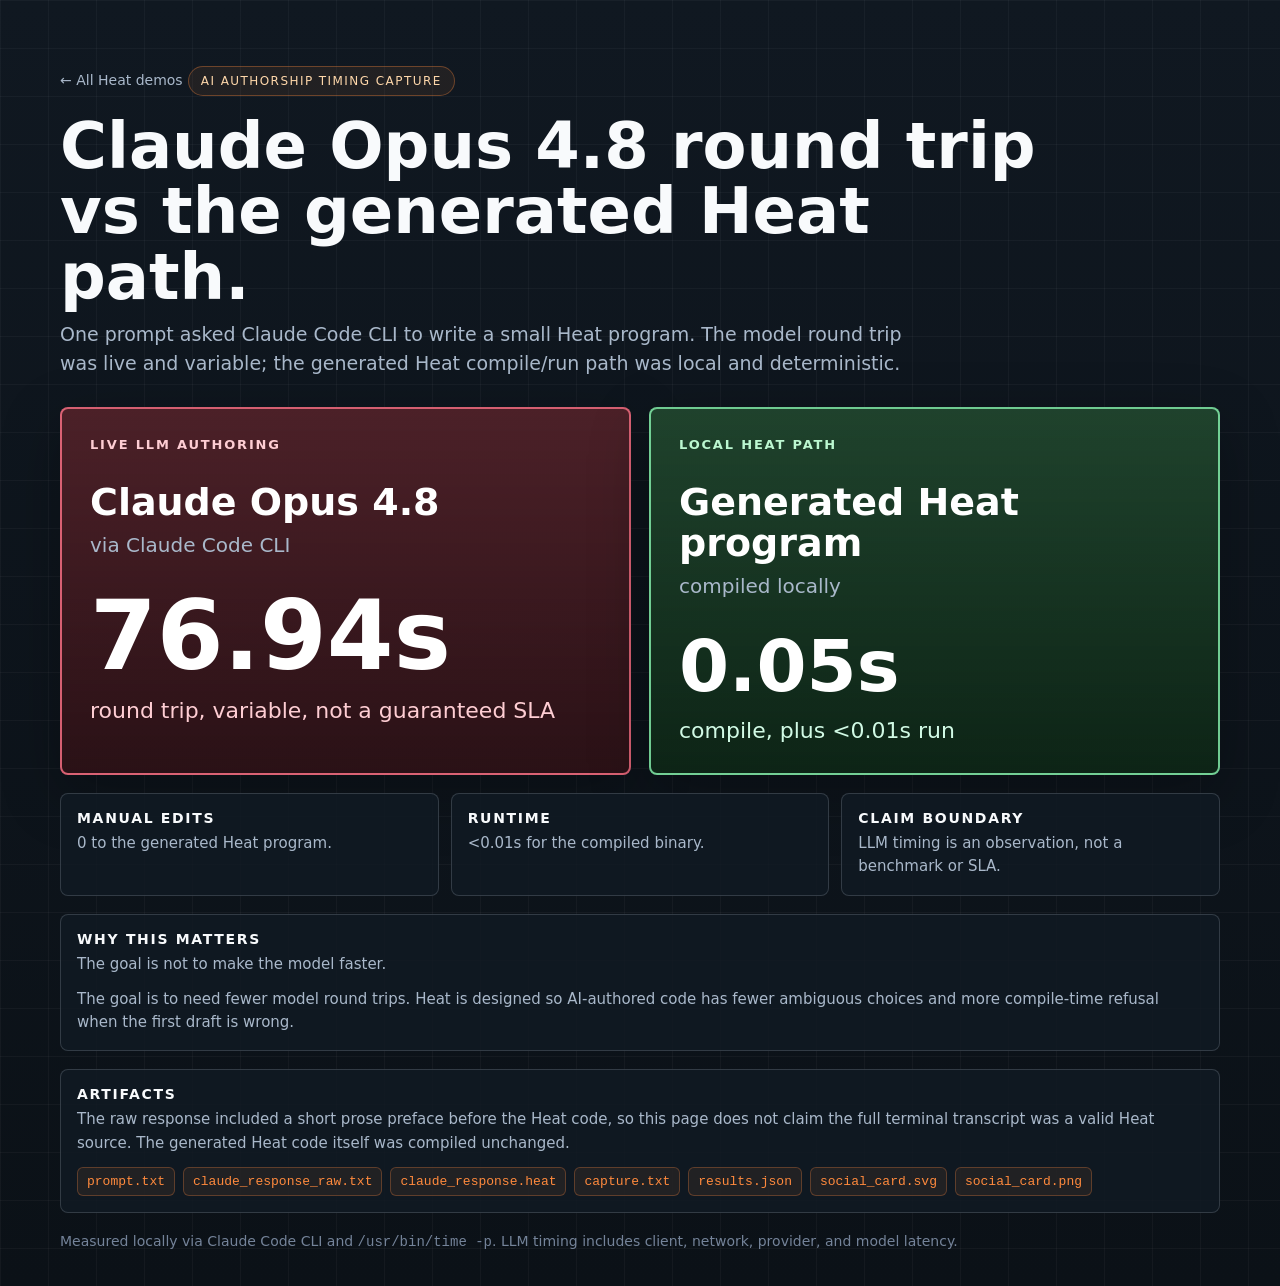
==== docs/examples/demos/llm_roundtrip_timing/index.html @ 24507fd9 "Update Heat public release for v0.8.8" ====
<!doctype html>
<html lang="en">
<head>
  <meta charset="utf-8">
  <meta name="viewport" content="width=device-width, initial-scale=1">
  <title>Heat LLM Roundtrip Timing</title>
  <style>
    :root {
      --bg: #0b1117;
      --panel: #111a24;
      --text: #f8fafc;
      --muted: #a9b8ca;
      --dim: #748399;
      --line: rgba(226, 238, 255, .16);
      --red: #fb7185;
      --red-bg: #2a1116;
      --green: #86efac;
      --green-bg: #0d2416;
      --heat: #ff8a3d;
    }
    * { box-sizing: border-box; }
    html, body { margin: 0; }
    body {
      min-height: 100vh;
      background:
        linear-gradient(rgba(255,255,255,.035) 1px, transparent 1px),
        linear-gradient(90deg, rgba(255,255,255,.035) 1px, transparent 1px),
        linear-gradient(180deg, #101821, var(--bg));
      background-size: 48px 48px, 48px 48px, auto;
      color: var(--text);
      font-family: ui-sans-serif, system-ui, -apple-system, "Segoe UI", sans-serif;
      padding: 34px;
    }
    main { max-width: 1160px; margin: 0 auto; }
    a { color: var(--heat); text-decoration: none; }
    .back { color: var(--muted); font-size: 14px; }
    .eyebrow {
      display: inline-flex;
      margin-top: 32px;
      color: #fed7aa;
      border: 1px solid rgba(255,138,61,.34);
      border-radius: 999px;
      padding: 7px 12px;
      font-size: 12px;
      letter-spacing: .12em;
      text-transform: uppercase;
      background: rgba(255,138,61,.08);
    }
    h1 {
      margin: 18px 0 10px;
      max-width: 980px;
      font-size: clamp(34px, 5vw, 64px);
      line-height: 1.02;
      letter-spacing: 0;
    }
    .lede {
      max-width: 880px;
      color: var(--muted);
      font-size: 19px;
      line-height: 1.55;
      margin: 0 0 26px;
    }
    .compare {
      display: grid;
      grid-template-columns: 1fr 1fr;
      gap: 18px;
      margin: 28px 0 18px;
    }
    .side {
      min-height: 355px;
      border-radius: 8px;
      padding: 28px;
      border: 2px solid var(--line);
      box-shadow: 0 18px 60px rgba(0,0,0,.28);
    }
    .side.red {
      background: linear-gradient(180deg, rgba(251,113,133,.16), rgba(42,17,22,.92)), var(--red-bg);
      border-color: rgba(251,113,133,.82);
    }
    .side.green {
      background: linear-gradient(180deg, rgba(134,239,172,.15), rgba(13,36,22,.92)), var(--green-bg);
      border-color: rgba(134,239,172,.82);
    }
    .label {
      margin: 0 0 30px;
      font-size: 13px;
      font-weight: 800;
      letter-spacing: .14em;
      text-transform: uppercase;
    }
    .red .label { color: #fecdd3; }
    .green .label { color: #bbf7d0; }
    .name {
      margin: 0;
      color: #fff;
      font-size: clamp(25px, 3vw, 38px);
      line-height: 1.08;
      font-weight: 850;
    }
    .sub {
      margin: 10px 0 36px;
      color: var(--muted);
      font-size: 20px;
    }
    .number {
      margin: 0;
      color: #fff;
      font-size: clamp(64px, 8vw, 96px);
      line-height: .9;
      font-weight: 900;
    }
    .number.small { font-size: clamp(48px, 6vw, 72px); }
    .caption {
      margin: 18px 0 0;
      font-size: 22px;
      line-height: 1.3;
    }
    .red .caption { color: #fecdd3; }
    .green .caption { color: #d1fae5; }
    .facts {
      display: grid;
      grid-template-columns: repeat(3, 1fr);
      gap: 12px;
      margin-top: 18px;
    }
    .fact, .panel {
      border: 1px solid var(--line);
      border-radius: 8px;
      background: rgba(17,26,36,.86);
      padding: 16px;
    }
    .fact b, .panel h2 {
      display: block;
      color: var(--text);
      margin: 0 0 6px;
      font-size: 14px;
      letter-spacing: .12em;
      text-transform: uppercase;
    }
    .fact span, .panel p, .panel li {
      color: var(--muted);
      line-height: 1.55;
      font-size: 15px;
    }
    .panel { margin-top: 18px; }
    .panel p { margin: 0 0 12px; }
    .panel p:last-child { margin-bottom: 0; }
    .files {
      display: flex;
      flex-wrap: wrap;
      gap: 8px;
      margin-top: 12px;
    }
    .files a {
      border: 1px solid rgba(255,138,61,.28);
      border-radius: 6px;
      padding: 6px 9px;
      background: rgba(255,138,61,.08);
      font-family: ui-monospace, SFMono-Regular, Menlo, Consolas, monospace;
      font-size: 13px;
    }
    .foot {
      color: var(--dim);
      margin: 18px 0 0;
      font-size: 14px;
      line-height: 1.5;
    }
    @media (max-width: 820px) {
      body { padding: 22px; }
      .compare, .facts { grid-template-columns: 1fr; }
      .side { min-height: auto; }
    }
  </style>
</head>
<body>
  <main>
    <a class="back" href="../../../heat_demos.html">&larr; All Heat demos</a>
    <div class="eyebrow">AI authorship timing capture</div>
    <h1>Claude Opus 4.8 round trip vs the generated Heat path.</h1>
    <p class="lede">
      One prompt asked Claude Code CLI to write a small Heat program. The model
      round trip was live and variable; the generated Heat compile/run path was
      local and deterministic.
    </p>

    <section class="compare" aria-label="Timing comparison">
      <div class="side red">
        <p class="label">Live LLM authoring</p>
        <p class="name">Claude Opus 4.8</p>
        <p class="sub">via Claude Code CLI</p>
        <p class="number">76.94s</p>
        <p class="caption">round trip, variable, not a guaranteed SLA</p>
      </div>
      <div class="side green">
        <p class="label">Local Heat path</p>
        <p class="name">Generated Heat program</p>
        <p class="sub">compiled locally</p>
        <p class="number small">0.05s</p>
        <p class="caption">compile, plus &lt;0.01s run</p>
      </div>
    </section>

    <section class="facts" aria-label="Measured facts">
      <div class="fact"><b>Manual edits</b><span>0 to the generated Heat program.</span></div>
      <div class="fact"><b>Runtime</b><span>&lt;0.01s for the compiled binary.</span></div>
      <div class="fact"><b>Claim boundary</b><span>LLM timing is an observation, not a benchmark or SLA.</span></div>
    </section>

    <section class="panel">
      <h2>Why This Matters</h2>
      <p>The goal is not to make the model faster.</p>
      <p>The goal is to need fewer model round trips. Heat is designed so AI-authored code has fewer ambiguous choices and more compile-time refusal when the first draft is wrong.</p>
    </section>

    <section class="panel">
      <h2>Artifacts</h2>
      <p>The raw response included a short prose preface before the Heat code, so this page does not claim the full terminal transcript was a valid Heat source. The generated Heat code itself was compiled unchanged.</p>
      <div class="files">
        <a href="./prompt.txt">prompt.txt</a>
        <a href="./claude_response_raw.txt">claude_response_raw.txt</a>
        <a href="./claude_response.heat">claude_response.heat</a>
        <a href="./capture.txt">capture.txt</a>
        <a href="./results.json">results.json</a>
        <a href="./social_card.svg">social_card.svg</a>
        <a href="./social_card.png">social_card.png</a>
      </div>
    </section>

    <p class="foot">
      Measured locally via Claude Code CLI and <code>/usr/bin/time -p</code>.
      LLM timing includes client, network, provider, and model latency.
    </p>
  </main>
</body>
</html>
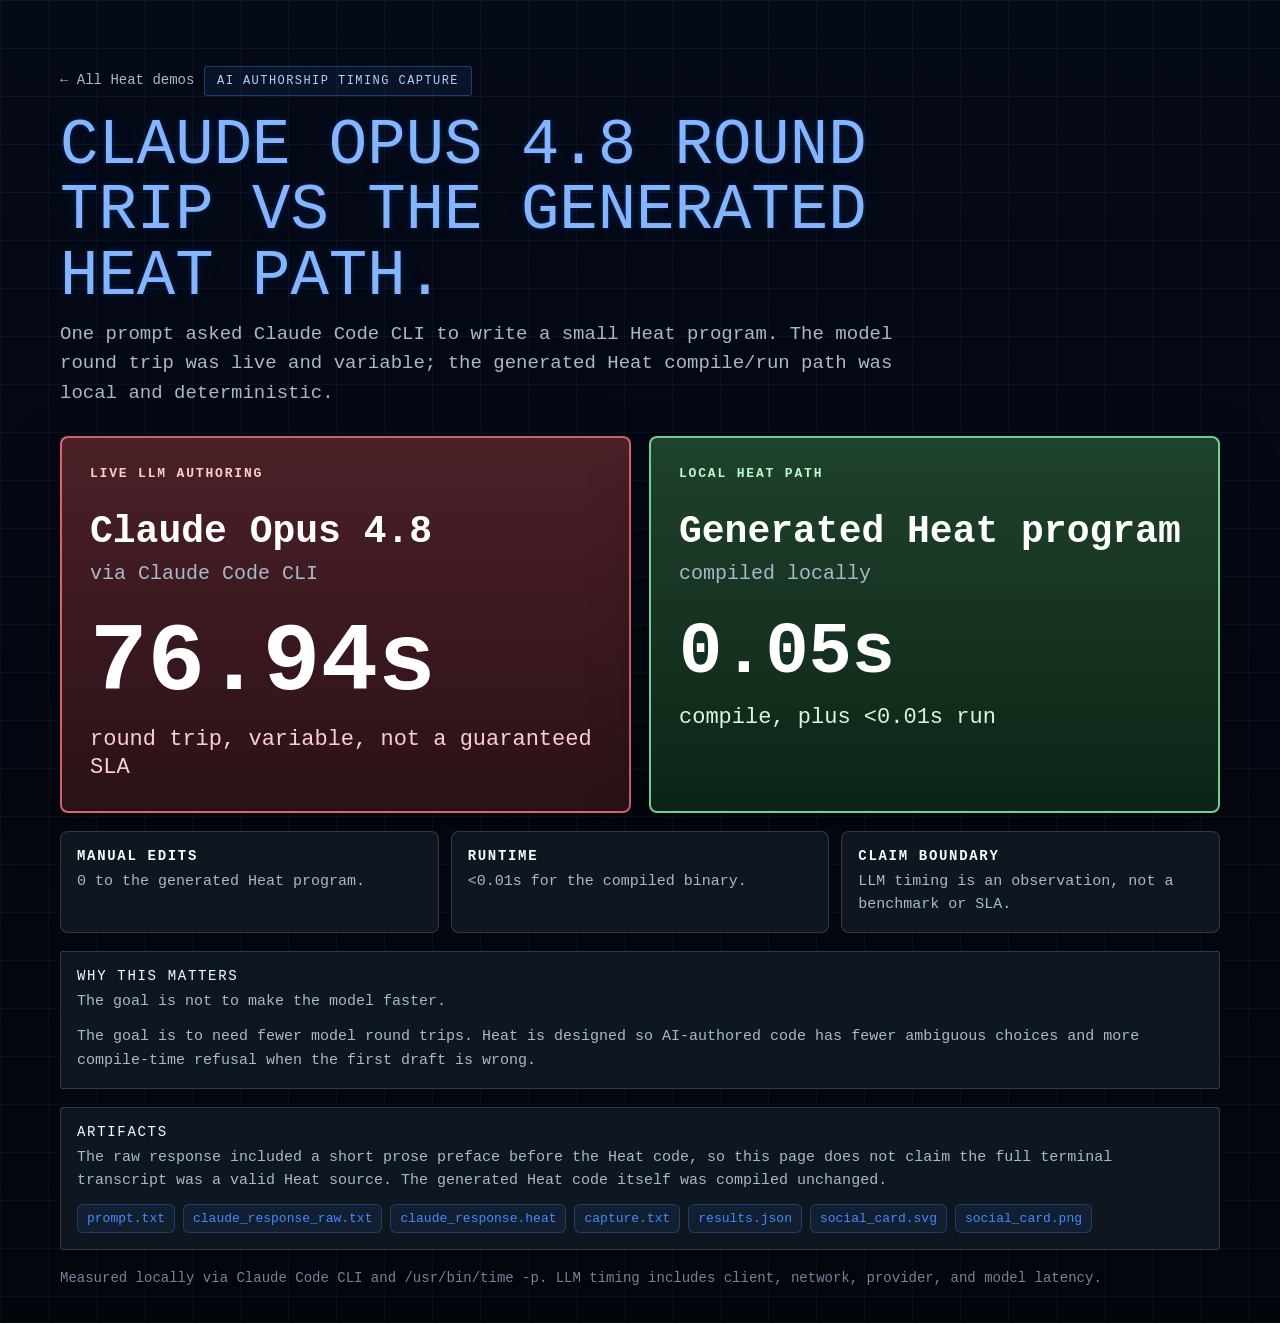
==== commit 55a4d42a: "Update Heat public release for v0.9.13" ====
--- a/docs/examples/demos/llm_roundtrip_timing/index.html
+++ b/docs/examples/demos/llm_roundtrip_timing/index.html
@@ -6,8 +6,8 @@
   <title>Heat LLM Roundtrip Timing</title>
   <style>
     :root {
-      --bg: #0b1117;
-      --panel: #111a24;
+      --bg: #03050c;
+      --panel: #080f20;
       --text: #f8fafc;
       --muted: #a9b8ca;
       --dim: #748399;
@@ -16,7 +16,7 @@
       --red-bg: #2a1116;
       --green: #86efac;
       --green-bg: #0d2416;
-      --heat: #ff8a3d;
+      --heat: #448aff;
     }
     * { box-sizing: border-box; }
     html, body { margin: 0; }
@@ -25,10 +25,10 @@
       background:
         linear-gradient(rgba(255,255,255,.035) 1px, transparent 1px),
         linear-gradient(90deg, rgba(255,255,255,.035) 1px, transparent 1px),
-        linear-gradient(180deg, #101821, var(--bg));
+        linear-gradient(180deg, #050a17, var(--bg));
       background-size: 48px 48px, 48px 48px, auto;
       color: var(--text);
-      font-family: ui-sans-serif, system-ui, -apple-system, "Segoe UI", sans-serif;
+      font-family: ui-monospace, "SF Mono", Menlo, Consolas, monospace;
       padding: 34px;
     }
     main { max-width: 1160px; margin: 0 auto; }
@@ -37,14 +37,14 @@
     .eyebrow {
       display: inline-flex;
       margin-top: 32px;
-      color: #fed7aa;
-      border: 1px solid rgba(255,138,61,.34);
+      color: #acd0ff;
+      border: 1px solid rgba(68,138,255,.34);
       border-radius: 999px;
       padding: 7px 12px;
       font-size: 12px;
       letter-spacing: .12em;
       text-transform: uppercase;
-      background: rgba(255,138,61,.08);
+      background: rgba(68,138,255,.08);
     }
     h1 {
       margin: 18px 0 10px;
@@ -152,10 +152,10 @@
       margin-top: 12px;
     }
     .files a {
-      border: 1px solid rgba(255,138,61,.28);
+      border: 1px solid rgba(68,138,255,.28);
       border-radius: 6px;
       padding: 6px 9px;
-      background: rgba(255,138,61,.08);
+      background: rgba(68,138,255,.08);
       font-family: ui-monospace, SFMono-Regular, Menlo, Consolas, monospace;
       font-size: 13px;
     }
@@ -170,6 +170,11 @@
       .compare, .facts { grid-template-columns: 1fr; }
       .side { min-height: auto; }
     }
+    h1, h2 { color: #85b5ff; text-transform: uppercase; font-weight: 500;
+      text-shadow: 0 0 4px #3981ff40, 0 0 22px #2463ff21; }
+    h1 .grad { background: none; color: #85b5ff; -webkit-text-fill-color: currentColor; }
+    .panel, .stagewrap, .eyebrow, .backlink { border-radius: 3px; }
+    a:focus-visible, button:focus-visible { outline: 2px solid #85b5ff; outline-offset: 4px; }
   </style>
 </head>
 <body>
